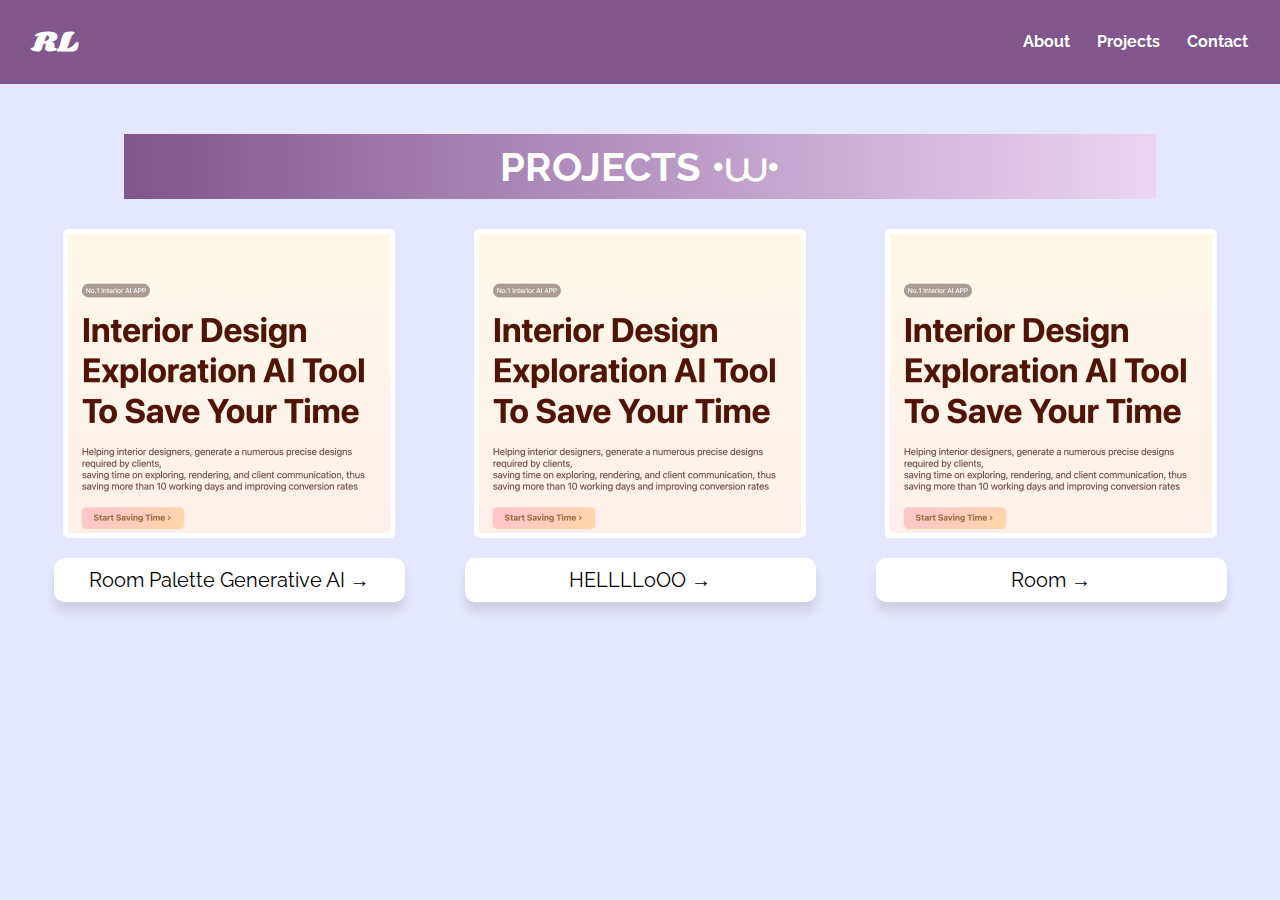
==== project.html @ a0122a2e "newfile" ====
<!DOCTYPE html>
<html>

<head>
    <title>Rachel</title>
    <!-- MYstylesheet -->
    <link rel="stylesheet" href="styles.css">
    <!-- Google Fonts -->
    <link href="https://fonts.googleapis.com/css?family=Merriweather|Nunito" rel="stylesheet">
    <link href="https://fonts.googleapis.com/css2?family=Sniglet&display=swap" rel="stylesheet">
    <link href="https://fonts.googleapis.com/css2?family=Sonsie+One&display=swap" rel="stylesheet">
    <link href="https://fonts.googleapis.com/css2?family=Rambla:wght@400;700&display=swap" rel="stylesheet">
    <link href="https://fonts.googleapis.com/css2?family=Raleway:wght@300;400;500;600;700&display=swap"
        rel="stylesheet">
</head>

<body>
    <!-- Navigation Bar -->
    <header>
        <nav class="navbar">
            <div class="navbar-name">

                <a href="index.html">RL</a>
            </div>
            <ul class="navbar-links">
                <li><a href="#about">About</a></li>
                <li><a href="project.html">Projects</a></li>
                <li><a href="#contact">Contact</a></li>

            </ul>
        </nav>
    </header>

    <div class="project-section">
        <!-- Banner -->
        <div class="banner" id="projects">
            <p>PROJECTS •⩊•</p>
        </div>
        <div class="projects">

            <div class="project-item">
                <img src="roompalette.png" alt="Room Palette Image" class="room_cover">
                <button onclick="location.href='room_palette.html'" class="project-button">
                    Room Palette Generative AI &rarr;
                </button>
            </div>

            <div class="project-item">
                <img src="roompalette.png" alt="Room Palette Image" class="room_cover">
                <button onclick="location.href='room_palette.html'" class="project-button">
                    HELLLLoOO &rarr;
                </button>
            </div>

            <div class="project-item">
                <img src="roompalette.png" alt="Room Palette Image" class="room_cover">
                <button onclick="location.href='room_palette.html'" class="project-button">
                    Room &rarr;
                </button>
            </div>
        </div>

    </div>


</body>
---- styles.css ----
body {
    background-color: #E5E7FF;
    margin: 0px;
    padding: 0px;

}

.top {
    font-family: 'Raleway', sans-serif;
    margin: 0;
    padding: 3px;
    display: flex;
    justify-content: center;
    background-color: #E5E7FF;
    margin-top: 130px;
    display: flex;
    align-items: center;
    display: flex;
    flex-direction: row;
    align-items: center;
    margin-bottom: 70px;



}

.top-container {
    display: flex;
    flex-direction: column;
    /* Stacks the image and button container vertically */
    align-items: center;
    /* Centers both the image and buttons */
    text-align: center;
    padding: 30px;
}


.highlight {
    color: #787373;

}

.container {
    display: flex;
    align-items: flex-start;
    margin: 20px;
    margin-top: 90px;
}

.headshot {
    width: 450px;
    height: auto;

    margin-bottom: 20px;


}



.about {
    max-width: 689px;
    max-height: 350px;
    margin-left: 10px;
    padding: 20px;
    background-color: white;
    border-radius: 10px;
    box-shadow: 0 10px 10px rgba(0, 0, 0, 0.1);

}


.extra-bold-title {
    margin-top: 10px;
    font-family: 'Sonsie One', cursive;
    font-size: 50px;
    text-align: left;

    margin-bottom: 20px;

    margin-left: 30px;


}

.about .about-bio-one {



    font-family: 'Raleway', sans-serif;

    color: #000000;
    font-size: 18px;
    margin-left: 30px;

}

.about .about-bio-two {


    font-size: 20px;
    font-family: 'Raleway', sans-serif;

    color: #000000;
    font-size: 18px;
    margin-left: 30px;

}

.about .about-bio-three {


    font-size: 20px;
    font-family: 'Raleway', sans-serif;

    color: #000000;
    font-size: px;
    margin-left: 30px;

}

.button-container {
    display: flex;
    gap: 50px;
    /* Adds space between the buttons */
    justify-content: center;
    /* Centers buttons within the container (optional) */
    align-items: center;
    margin-bottom: 10px;
}


.linkedin-button,
.resume-button {
    margin: 0;

    padding: 10px 20px;
    /* Adjust padding if necessary */
    background-color: #ffffff;
    border-radius: 30px;
    cursor: pointer;
    font-size: 25px;
    font-family: "Raleway";
    height: 46px;
    width: 194px;

    border: none;
    box-shadow: 0 10px 10px rgba(0, 0, 0, 0.1);
    text-decoration: underline;
}



.linkedin-button:hover {
    background-color: #80568D;
    color: #ffffff;
}

.resume-button:hover {
    background-color: #80568D;
    color: #ffffff;
}


.banner {
    display: flex;
    width: 80%;
    margin-top: 200px;
    max-width: 1200px;

    height: 65px;
    margin: 0 auto;

    background: linear-gradient(to right, #80568d, #edd4f4);
    font-size: 40px;
    font-family: "Raleway";
    font-weight: 700;
    text-align: center;
    color: hsl(0, 0%, 100%);
    align-items: center;

    justify-content: center;

    padding: 0 20px;

}

.banner p {
    margin: 0;
    line-height: 65px;

}

.mycatyayy {
    margin-left: 10%;

    margin-top: 5%;
}


.about {
    margin-bottom: 90px;

}

.banner {
    margin-bottom: 30px;

}

.project-wrapper {
    background-color: rgba(255, 255, 255, 0.3);
    /* Example: light gray background */
    padding: 20px;
    /* Add padding to create space around content */
    border-radius: 10px;
    /* Optional: add rounded corners */
    opacity: 20;
}

.project-section {
    display: flex;
    /* Use flexbox for the section */
    flex-direction: column;
    /* Stack children vertically */
    align-items: center;
    /* Center items horizontally */
    margin-top: 30px;
    /* Center items vertically if needed */
    padding: 20px;
    /* Padding around the section */
    text-align: center;
    /* Center all text */



}


.projects {
    display: flex;
    /* Flexbox for project items */
    align-items: center;
    /* Center items vertically */
    justify-content: center;
    /* Center items horizontally */
    gap: 60px;
    /* Space between project items */
    margin-bottom: 20px;
    /* Space below projects for learn more text */



}

.room_cover {
    max-width: 100%;
    /* Ensure images scale properly */
}

.project-item {
    display: flex;
    /* Use flexbox for the project item */
    flex-direction: column;
    /* Stack image and button vertically */
    align-items: center;
    /* Center-align image and button */
    text-align: center;
    /* Center text */
}

.project-button {
    cursor: pointer;
    /* Pointer cursor on hover */
    padding: 10px 20px;
    /* Button padding */
    background-color: #ffffff;
    /* Button background color */
    color: rgb(0, 0, 0);
    /* Button text color */
    border: none;
    /* No border */
    border-radius: 10px;
    /* Rounded corners */
    font-size: 20px;
    /* Button font size */
    font-family: 'Raleway';
    /* Button font */
    margin-top: 20px;
    /* Space between button and image */
    width: 351px;
    /* Fixed width for the button */
    box-shadow: 0 10px 10px rgba(0, 0, 0, 0.1);
    /* Button shadow */
    transition: background-color 0.3s, color 0.3s;
    /* Button hover effects */
}

.project-button:hover {


    background-color: #80568D;
    color: #ffffff;
}

.learn_more {
    margin-top: 60px;
    /* Space above the learn more text */
    margin-bottom: 20px;
}

.learn-more-link {

    /* Space above the learn more text */
    font-family: 'Raleway';
    /* Font for learn more text */
    font-size: 25px;
    /* Font size for learn more text */
    text-align: center;
    /* Right-align the text */
    width: 100%;
    color: #000000;

}

.learn-more-link:hover {
    text-decoration: underline;
    cursor: pointer;

    color: #7700ff;

}


.learn_more {
    margin-top: 5px;
    /* Space above the learn more text */
    font-family: 'Raleway';
    /* Font for learn more text */
    font-size: 25px;
    /* Font size for learn more text */
    text-align: center;
    /* Right-align the text */
    width: 100%;
    /* Full width to allow alignment */


}



.palette_cover_page img {
    width: 100%;
    height: auto;
    border-radius: 10px;
    box-shadow: 0 4px 8px rgba(0, 0, 0, 0.2);
}


.Palette_information_title {

    font-size: 50px;
    font-family: "Rambla";

    color: #000000;



}

.Palette_information {
    margin-left: 200px;
    margin-right: 150px;
    margin-top: 60px;

}




.Palette_information .palette_info {

    font-size: 20px;
    font-family: "Rambla";

    color: #000000;
    font-size: 20px;



}

h2 {
    font-size: 30px;
    font-family: "Rambla";
}



.role {
    font-size: 18px;

    color: #333333;
    font-family: 'Rambla', sans-serif;

}

h3 {
    font-size: 30px;
    font-family: "Rambla";
}

.Design_Section {
    margin-left: 200px;
    margin-right: 150px;
    margin-top: 60px;

}

.Design_title {
    font-size: 50px;
    font-family: "Rambla";

    color: #000000;
}

h4 {
    font-size: 30px;
    font-family: "Rambla";
}


.navbar {
    display: flex;
    justify-content: space-between;
    align-items: center;
    background-color: #80568D;
    padding: 1rem 2rem;
    font-family: "Rambla";


}

.navbar-name a {
    color: #ffffff;
    font-size: 1.5rem;
    font-weight: bold;
    text-decoration: none;
    font-family: 'Sonsie One', cursive;
    display: flex;
    justify-content: space-between;
    align-items: center;
}

.navbar-links {
    list-style: none;

}

.navbar-links li {
    display: inline-block;
    margin-left: 1.5rem;
}

.navbar-links a {
    color: #ffffff;
    text-decoration: none;
    font-size: 1rem;
    transition: color 0.3s ease;
    font-family: 'Raleway', sans-serif;
    font-weight: 700;
}

.navbar-links a:hover {
    color: #c37eff;
}

.personal_art-section {
    margin-top: 80px;
}
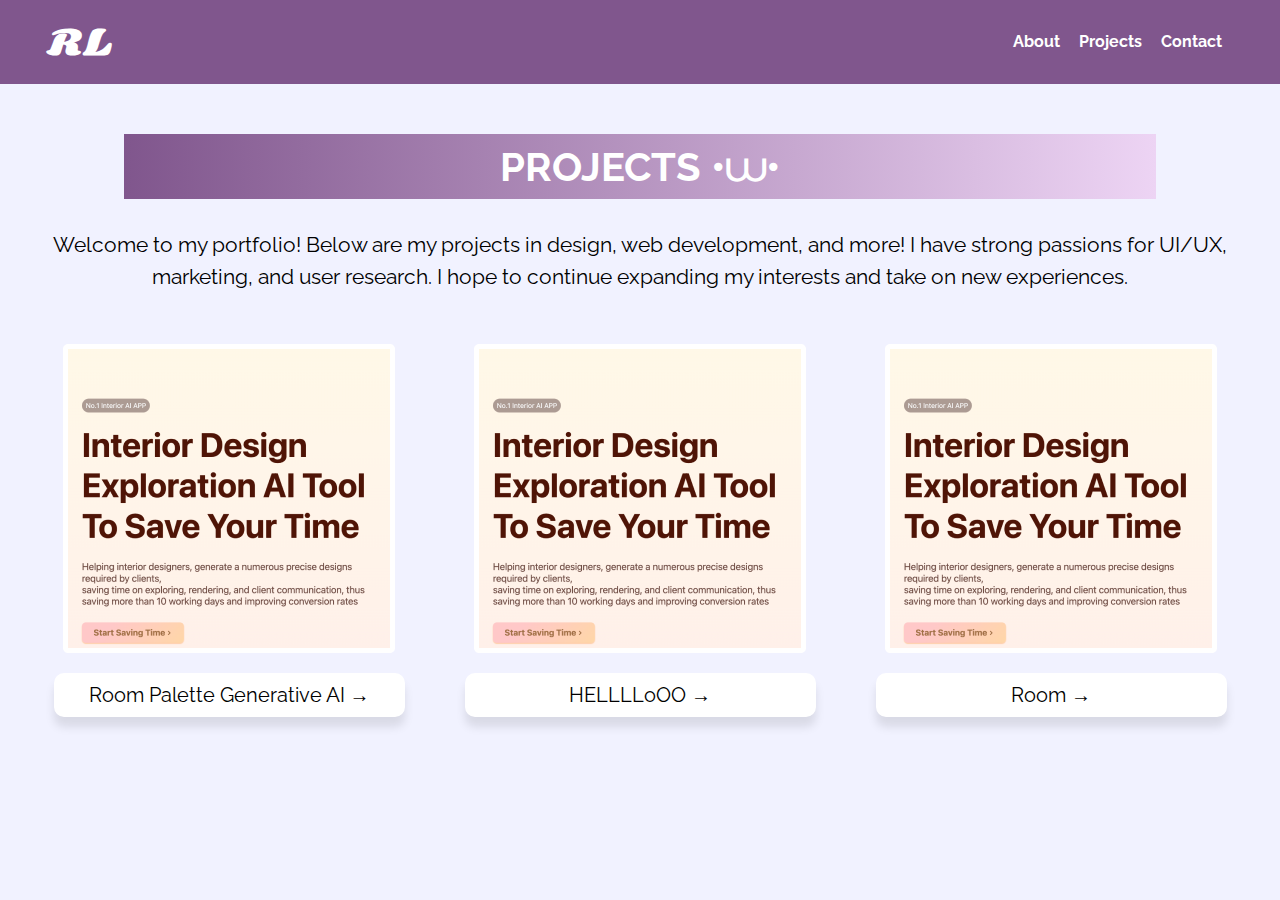
==== commit 45ab4ccb: "project updte" ====
--- a/project.html
+++ b/project.html
@@ -36,11 +36,16 @@
         <div class="banner" id="projects">
             <p>PROJECTS •⩊•</p>
         </div>
+        <div>
+            <h2>Welcome to my portfolio! Below are my projects in design, web development, and more! I have strong
+                passions for UI/UX, marketing, and user research. I hope to continue expanding my interests and take on
+                new experiences.</h2>
+        </div>
         <div class="projects">
 
             <div class="project-item">
                 <img src="roompalette.png" alt="Room Palette Image" class="room_cover">
-                <button onclick="location.href='room_palette.html'" class="project-button">
+                <button onclick="location.href='roompalte2.html'" class="project-button">
                     Room Palette Generative AI &rarr;
                 </button>
             </div>
--- a/styles.css
+++ b/styles.css
@@ -1,5 +1,5 @@
 body {
-    background-color: #E5E7FF;
+    background-color: #F1F2FF;
     margin: 0px;
     padding: 0px;
 
@@ -11,13 +11,14 @@
     padding: 3px;
     display: flex;
     justify-content: center;
-    background-color: #E5E7FF;
+    background-color: #F1F2FF;
     margin-top: 130px;
     display: flex;
     align-items: center;
     display: flex;
     flex-direction: row;
     align-items: center;
+    flex-wrap: wrap;
     margin-bottom: 70px;
 
 
@@ -33,6 +34,7 @@
     text-align: center;
     padding: 30px;
 }
+
 
 
 .highlight {
@@ -63,6 +65,7 @@
     max-height: 350px;
     margin-left: 10px;
     padding: 20px;
+    flex-wrap: wrap;
     background-color: white;
     border-radius: 10px;
     box-shadow: 0 10px 10px rgba(0, 0, 0, 0.1);
@@ -77,7 +80,7 @@
     text-align: left;
 
     margin-bottom: 20px;
-
+    flex-wrap: wrap;
     margin-left: 30px;
 
 
@@ -88,7 +91,7 @@
 
 
     font-family: 'Raleway', sans-serif;
-
+    flex-wrap: wrap;
     color: #000000;
     font-size: 18px;
     margin-left: 30px;
@@ -98,9 +101,9 @@
 .about .about-bio-two {
 
 
-    font-size: 20px;
+
     font-family: 'Raleway', sans-serif;
-
+    flex-wrap: wrap;
     color: #000000;
     font-size: 18px;
     margin-left: 30px;
@@ -108,14 +111,11 @@
 }
 
 .about .about-bio-three {
-
-
-    font-size: 20px;
     font-family: 'Raleway', sans-serif;
-
     color: #000000;
-    font-size: px;
+    font-size: 18px;
     margin-left: 30px;
+    flex-wrap: wrap;
 
 }
 
@@ -205,17 +205,20 @@
 
 .banner {
     margin-bottom: 30px;
+    flex-wrap: wrap;
+    align-items: center;
+    ;
 
 }
 
 .project-wrapper {
-    background-color: rgba(255, 255, 255, 0.3);
-    /* Example: light gray background */
+
     padding: 20px;
     /* Add padding to create space around content */
     border-radius: 10px;
     /* Optional: add rounded corners */
     opacity: 20;
+    flex-wrap: wrap;
 }
 
 .project-section {
@@ -231,6 +234,7 @@
     /* Padding around the section */
     text-align: center;
     /* Center all text */
+    flex-wrap: wrap;
 
 
 
@@ -248,6 +252,8 @@
     /* Space between project items */
     margin-bottom: 20px;
     /* Space below projects for learn more text */
+    margin-top: 50px;
+    flex-wrap: wrap;
 
 
 
@@ -307,6 +313,8 @@
     margin-top: 60px;
     /* Space above the learn more text */
     margin-bottom: 20px;
+    align-items: center;
+    ;
 }
 
 .learn-more-link {
@@ -357,16 +365,8 @@
 }
 
 
-.Palette_information_title {
-
-    font-size: 50px;
-    font-family: "Rambla";
-
-    color: #000000;
-
-
-
-}
+
+
 
 .Palette_information {
     margin-left: 200px;
@@ -380,8 +380,7 @@
 
 .Palette_information .palette_info {
 
-    font-size: 20px;
-    font-family: "Rambla";
+
 
     color: #000000;
     font-size: 20px;
@@ -391,19 +390,35 @@
 }
 
 h2 {
-    font-size: 30px;
-    font-family: "Rambla";
-}
-
-
-
-.role {
-    font-size: 18px;
-
-    color: #333333;
-    font-family: 'Rambla', sans-serif;
-
-}
+    display: flex;
+    font-family: 'Raleway', sans-serif;
+    font-weight: normal;
+    font-size: 21px;
+}
+
+.project-section h2 {
+    max-width: 100%;
+    /* Ensures the h2 doesn't exceed the container */
+    line-height: 1.5;
+    /* Improves readability */
+    font-weight: normal;
+    /* Ensures it's not bold, as you mentioned */
+
+    word-wrap: break-word;
+    /* Prevents overflow for long words */
+    display: flex;
+    width: 1000%;
+    margin-top: 200px;
+    max-width: 1200px;
+    margin-bottom: 200px;
+    margin-bottom: 300px;
+    /* Increased space at the bottom */
+    height: auto;
+
+    height: 65px;
+    margin: 0 auto;
+}
+
 
 h3 {
     font-size: 30px;
@@ -435,7 +450,7 @@
     justify-content: space-between;
     align-items: center;
     background-color: #80568D;
-    padding: 1rem 2rem;
+    padding: 1rem 0.5rem;
     font-family: "Rambla";
 
 
@@ -443,38 +458,51 @@
 
 .navbar-name a {
     color: #ffffff;
-    font-size: 1.5rem;
+    font-size: 2rem;
     font-weight: bold;
     text-decoration: none;
     font-family: 'Sonsie One', cursive;
     display: flex;
     justify-content: space-between;
     align-items: center;
+    padding-left: 40px;
 }
 
 .navbar-links {
     list-style: none;
+    padding-right: 50px;
 
 }
 
 .navbar-links li {
     display: inline-block;
-    margin-left: 1.5rem;
+    margin-left: 1rem;
 }
 
 .navbar-links a {
     color: #ffffff;
     text-decoration: none;
     font-size: 1rem;
-    transition: color 0.3s ease;
+    transition: color 0.3s ease, transform 0.3s ease;
     font-family: 'Raleway', sans-serif;
     font-weight: 700;
 }
 
 .navbar-links a:hover {
+    color: #f39c12;
+    /* Example hover color */
+    transform: scale(1.05);
+    /* Slight scale effect for a smoother visual */
+}
+
+.navbar-links a:hover {
     color: #c37eff;
 }
 
 .personal_art-section {
     margin-top: 80px;
+}
+
+.back_button {
+    color: #c37eff;
 }